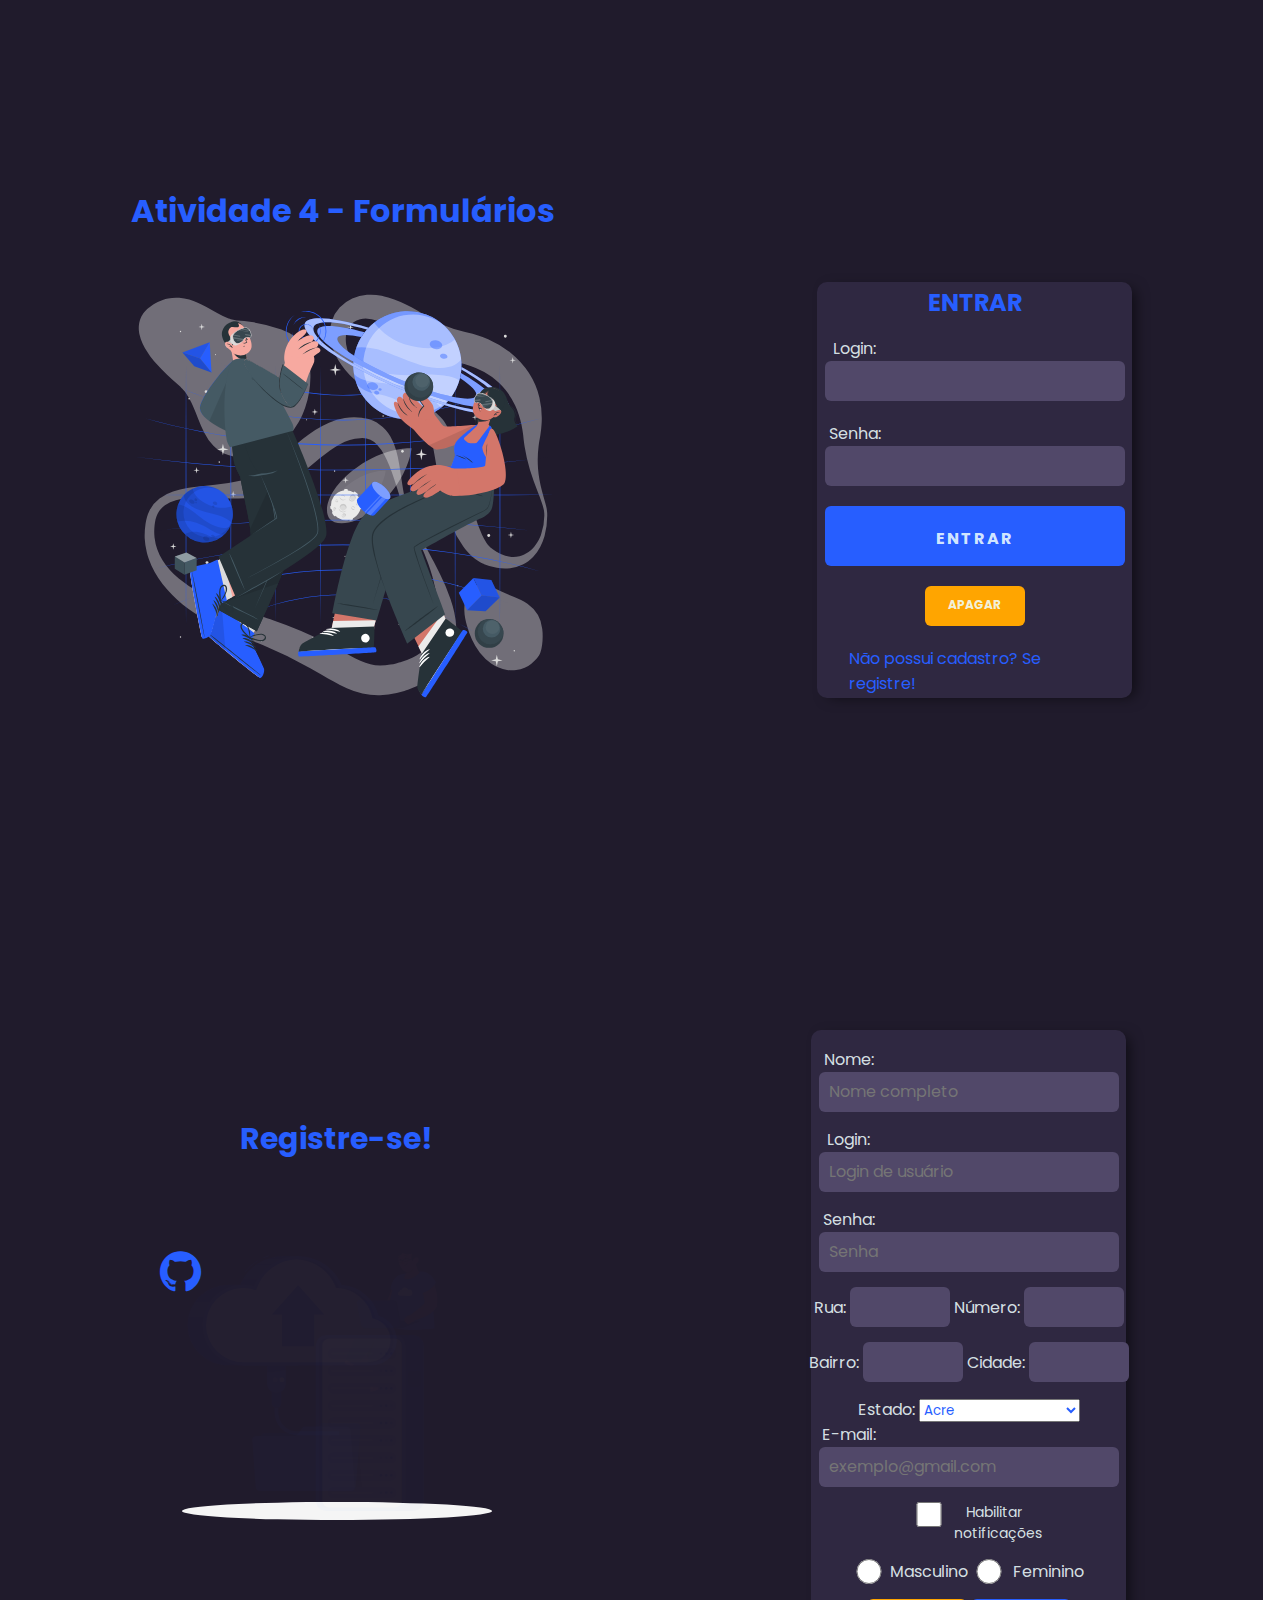
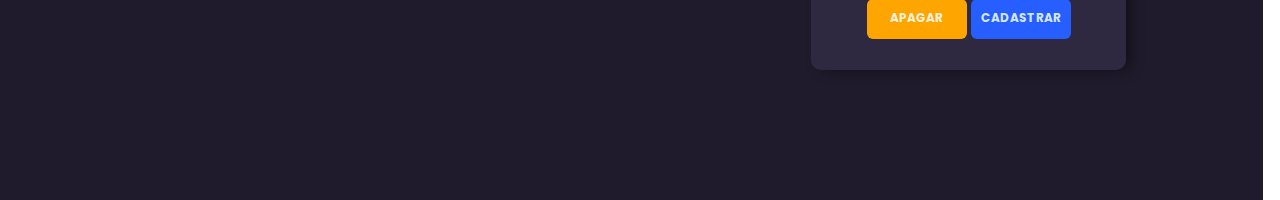
==== html-css/atv4/index.html @ 69038f2b "first commit" ====
<!DOCTYPE html>
<html lang="pt-br">

<head>
    <meta charset="UTF-8">
    <meta http-equiv="X-UA-Compatible" content="IE=edge">
    <meta name="viewport" content="width=device-width, initial-scale=1.0">
    <title>Formulários</title>
    <link rel="stylesheet" href="https://cdnjs.cloudflare.com/ajax/libs/font-awesome/4.7.0/css/font-awesome.min.css">
    <link rel="preconnect" href="https://fonts.googleapis.com">
    <link rel="preconnect" href="https://fonts.gstatic.com" crossorigin>
    <link href="https://fonts.googleapis.com/css2?family=Poppins:wght@300;400;700&display=swap" rel="stylesheet">
    <link rel="stylesheet" href="./styles/style.css">
</head>

<body>
    <main>
        <div class="left-card">
            <h1>Atividade 4 - Formulários</h1>
            <img src="./img/metaverso-animate.svg" alt="imagem decorativa">
        </div>

        <form action="login.html" method="post">
            <h2>Entrar</h2>
            <label for="input-login">Login:</label>
            <input type="text" id="input-login" required>

            <label for="input-senha">Senha:</label>
            <input type="password" id="input-senha" pattern="^(?=.*\d)(?=.*[a-z])(?=.*[A-Z]).{8,12}$" title="A senha deve conter entre 8 e 12 caracteres com pelo menos 1 letra maiúscula, 1 número e não pode conter caracteres especiais." required>

            <input class="enviar" type="submit" value="entrar">
            <input class="apagar" type="reset" value="apagar">

            <a href="#register">
                <p>Não possui cadastro? Se registre!</p>
            </a>

        </form>
    </main>

    <section>
        <div class="left-card">
            <h2> Registre-se!</h2>
            <img src="./img/memory-storage-animate (1).svg" alt="imagem decorativa">
            <a href="https://github.com/arthurgab03" target="_blank" title="Vem dar uma olhada no meu GitHub!"><i class="fa fa-github"></i></a>
        </div>

        <form action="cadastro.html" method="get" id="register">
            <label for="nome">Nome:</label>
            <input type="text" id="nome" title="Digite o seu nome completo" placeholder="Nome completo" required>


            <label for="cadastro-login">Login:</label>
            <input type="text" id="cadastro-login" title="Digite o seu login de usuário" placeholder="Login de usuário" required>


            <label for="cadastro-senha">Senha:</label>
            <input type="password" id="cadastro-senha" placeholder="Senha" pattern="^(?=.*\d)(?=.*[a-z])(?=.*[A-Z]).{8,12}$" title="A senha deve conter entre 8 e 12 caracteres com pelo menos 1 letra maiúscula, 1 número e não pode conter caracteres especiais." required>

            <div class="endereco">

                <label for="rua">Rua:</label>
                <input type="text" id="rua" required>


                <label for="numero">Número:</label>
                <input type="number" id="numero" required>


                <label for="bairro">Bairro:</label>
                <input type="text" id="bairro" required>

                <label for="cidade">Cidade:</label>
                <input type="text" id="cidade" required> 

                <label for="estado">Estado:</label>
                <select id="estado">
                    <option> Acre </option>
                    <option>Alagoas</option>
                    <option>Amapá</option>
                    <option>Amazonas</option>
                    <option>Bahia</option>
                    <option>Ceará</option>
                    <option>Espírito Santo</option>
                    <option>Goiás</option>
                    <option>Maranhão</option>
                    <option>Mato Grosso</option>
                    <option>Mato Grosso do Sul</option>
                    <option> Minas Gerais</option>
                    <option> Pará</option>
                    <option> Paraíba</option>
                    <option> Paraná</option>
                    <option>Pernambuco</option>
                    <option>Piauí</option>
                    <option> Rio de Janeiro</option>
                    <option> Rio Grande do Norte</option>
                    <option> Rio Grande do Sul</option>
                    <option>Rondônia</option>
                    <option> Roraima</option>
                    <option>Santa Catarina</option>
                    <option>São Paulo</option>
                    <option>Sergipe</option>
                    <option>Tocantins</option>
                    <option>Distrito Federal</option>
                </select>
            </div>

            <label for="cadastro-email">E-mail:</label>
            <input type="text" id="cadastro-email" title="Digite o seu e-mail." placeholder="exemplo@gmail.com">

            <div class="novidades">
                <input type="checkbox" class="checkbox"> <label> Habilitar notificações
                </label>
            </div>

            <div class="genero">
                <input type="radio" name="sexo">
                <label>Masculino</label>

                <input type="radio" name="sexo">
                <label>Feminino</label>
            </div>

            <div>
                <input class="apagar" type="reset" value="apagar">
                <input class="cadastro-enviar" type="submit" value="cadastrar">
                
            </div>



        </form>

    </section>



</body>

</html>
---- html-css/atv4/styles/style.css ----
* {
    margin: 0;
    padding: 0;
    text-decoration: none;
    box-sizing: border-box;
    color: #275EFF;
    font-family: 'Poppins', sans-serif;
}

main {
    width: 98.7vw;
    height: 100vh;
    background-color: #201b2c;
    display: flex;
    align-items: center;
    justify-content: space-around;

}

.left-card h1 {
    margin-bottom: 3rem;
}

.left-card i {
    font-size: 3rem;
    position: absolute;
    top: 78rem;
    left: 10rem;
    transition: 300ms;
}

.left-card i:hover {
    color: orange;
}

main form {
    margin-top: 5rem;
    padding: 13rem 2rem;
    height: 400px;
    display: flex;
    justify-content: center;
    align-items: center;
    flex-direction: column;
    background-color: #2f2841;
    border-radius: 10px;
    width: 25%;
    box-shadow: 7px 3px 14px -4px rgba(0, 0, 0, 0.57);
}

form h2 {
    text-transform: uppercase;
    margin-bottom: 1rem;
}

form p {
    transition: 300ms;
}

form p:hover {
    color: orange;
}

label {
    color: #f0ffffde;
    margin-right: 15rem;
}

input {
    border: none;
    border-radius: 6px;
    background-color: #514869;
    padding: 20px 10px;
    font-size: 16px;
    margin-bottom: 20px;
    width: 300px;
    height: 25px;
    color: #f0ffffde;
}


.enviar {
    background-color: #275EFF;
    width: 300px;
    height: 25px;
    text-align: center;
    padding-bottom: 40px;
    text-transform: uppercase;
    font-weight: bold;
    letter-spacing: 2px;
    transition: 200ms;
}

.apagar {
    background-color: orange;
    width: 100px;
    padding-top: 10px;
    padding-bottom: 30px;
    text-transform: uppercase;
    font-weight: bold;
    transition: 200ms;
    font-size: 12px;
}

.enviar:hover {
    background-color:  #275dffab;
    cursor: pointer;
}


section {
    width: 98.7vw;
    height: 100vh;
    background-color: #201b2c;
    display: flex;
    align-items: center;
    justify-content: space-around;
    text-align: center;
}

section img {
    width: 400px;
}

section h2 {
    font-size: 30px;
    margin-bottom: 1rem;
}

#register {
    padding: 20rem 2rem;
    height: 620px;
    display: flex;
    justify-content: center;
    align-items: center;
    flex-direction: column;
    background-color: #2f2841;
    border-radius: 10px;
    width: 25%;
    box-shadow: 7px 3px 14px -4px rgba(0, 0, 0, 0.57);
}

#register input {
    margin-bottom: 15px;
}

#register label {
    width: 80px;
}

.endereco {
    display: inline-block;
    width: 335px;
}

.endereco input {
    width: 100px;
}

.endereco label {
    margin: 0;
}

.genero {
    flex-direction: row;
    display: flex;
}

.genero input {
    width: 40px;
}

.genero label {
    margin: 0;
}

.cadastro-apagar {
    background-color: orange;
    width: 100px;
    padding-top: 10px;
    padding-bottom: 30px;
    text-transform: uppercase;
    font-weight: bold;
    transition: 200ms;
    font-size: 12px;
}

.apagar:hover {
    background-color: rgba(255, 166, 0, 0.767);
    cursor: pointer;
}

.cadastro-enviar {
    background-color: #275EFF;
    width: 100px;
    padding-top: 10px;
    padding-bottom: 30px;
    text-transform: uppercase;
    font-weight: bold;
    transition: 200ms;
    font-size: 12px;
}

.cadastro-enviar:hover{
    background-color: #275dffab;
    cursor: pointer;
}



.novidades {
    flex-direction: row;
    display: flex;
    margin-bottom: 15px;
}

.novidades input {
    width: 50px;
}

.novidades label {
    font-size: 14px;
    margin: 0;
}
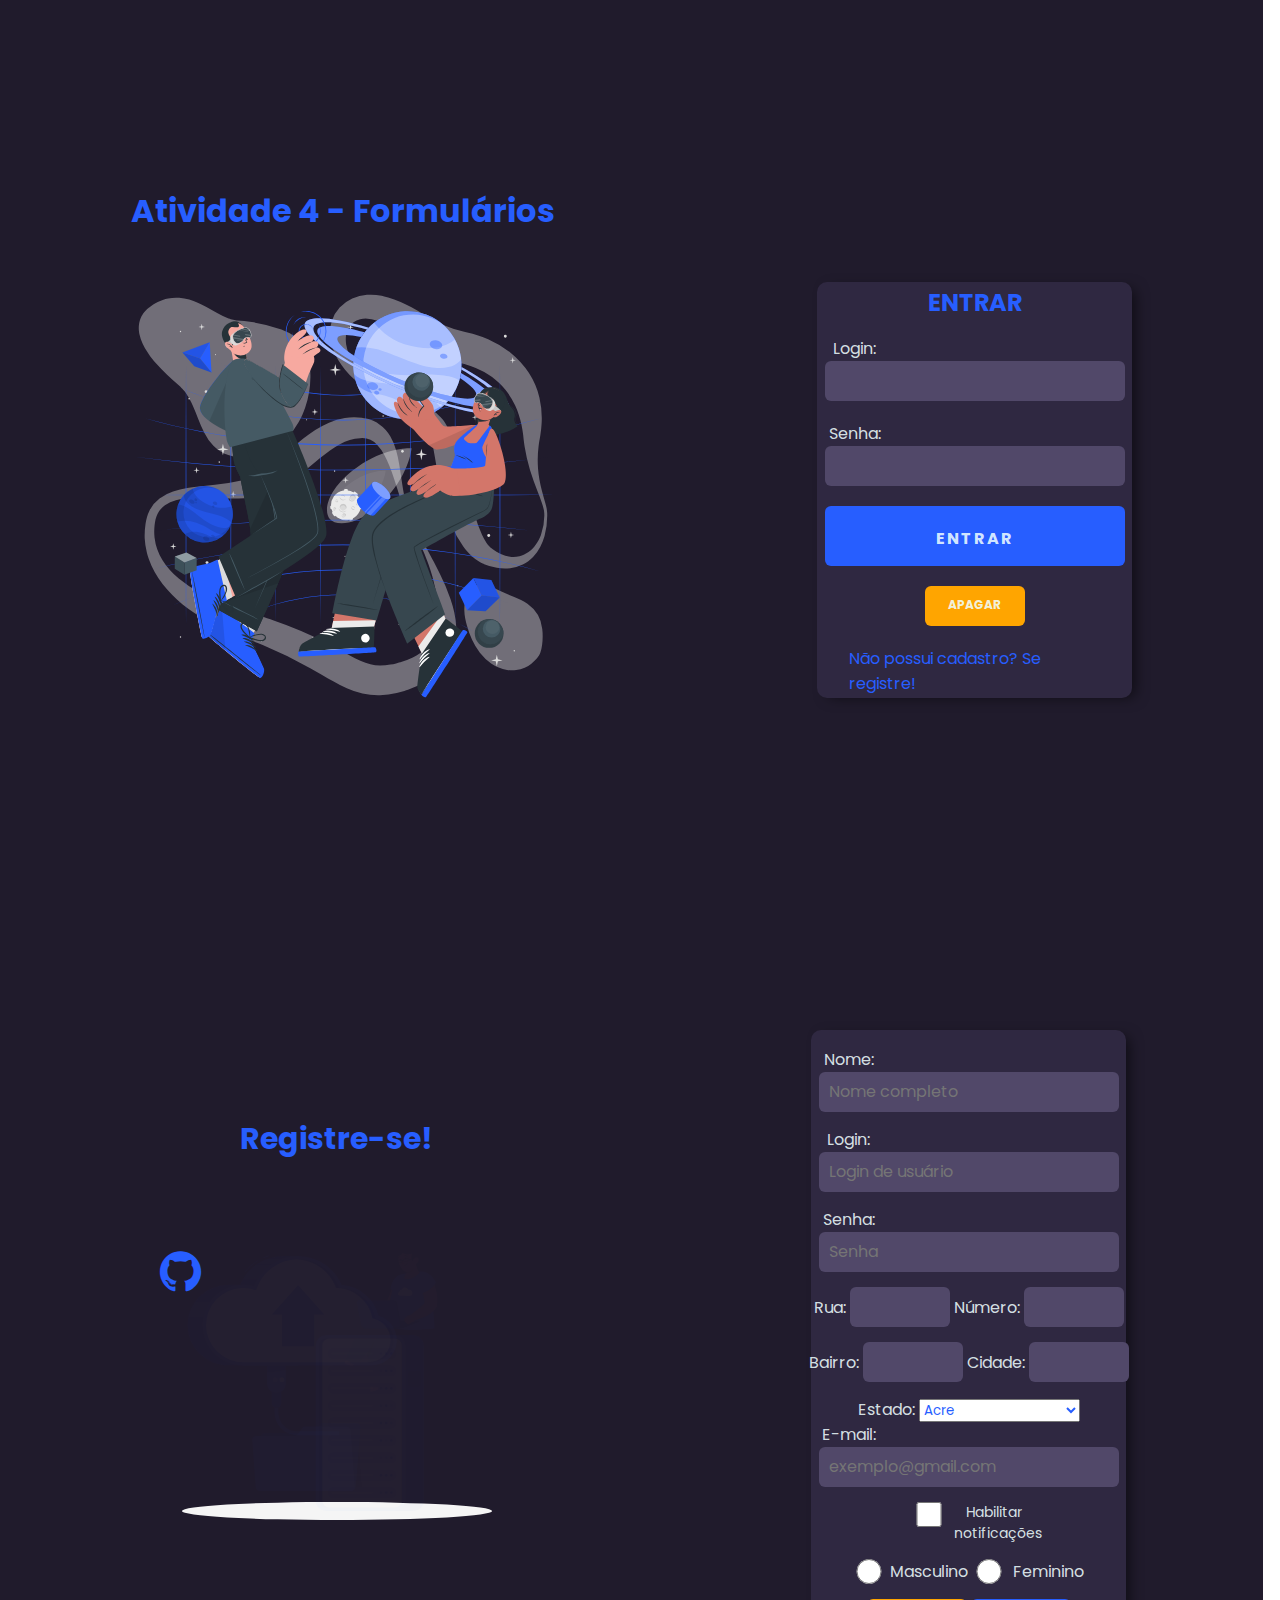
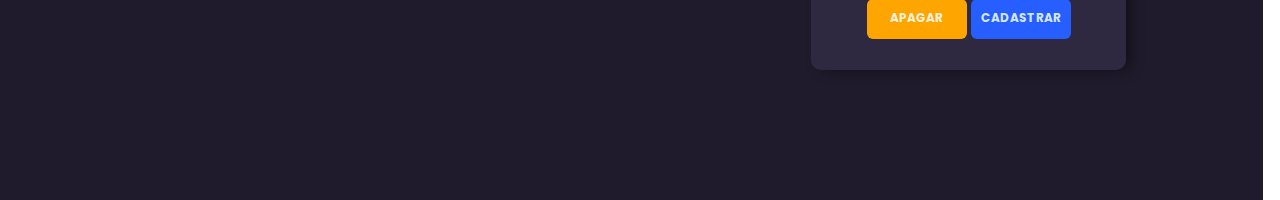
==== commit 6901a948: "alterações no method do form" ====
--- a/html-css/atv4/index.html
+++ b/html-css/atv4/index.html
@@ -20,7 +20,7 @@
             <img src="./img/metaverso-animate.svg" alt="imagem decorativa">
         </div>
 
-        <form action="login.html" method="post">
+        <form action="login.html" method="get">
             <h2>Entrar</h2>
             <label for="input-login">Login:</label>
             <input type="text" id="input-login" required>
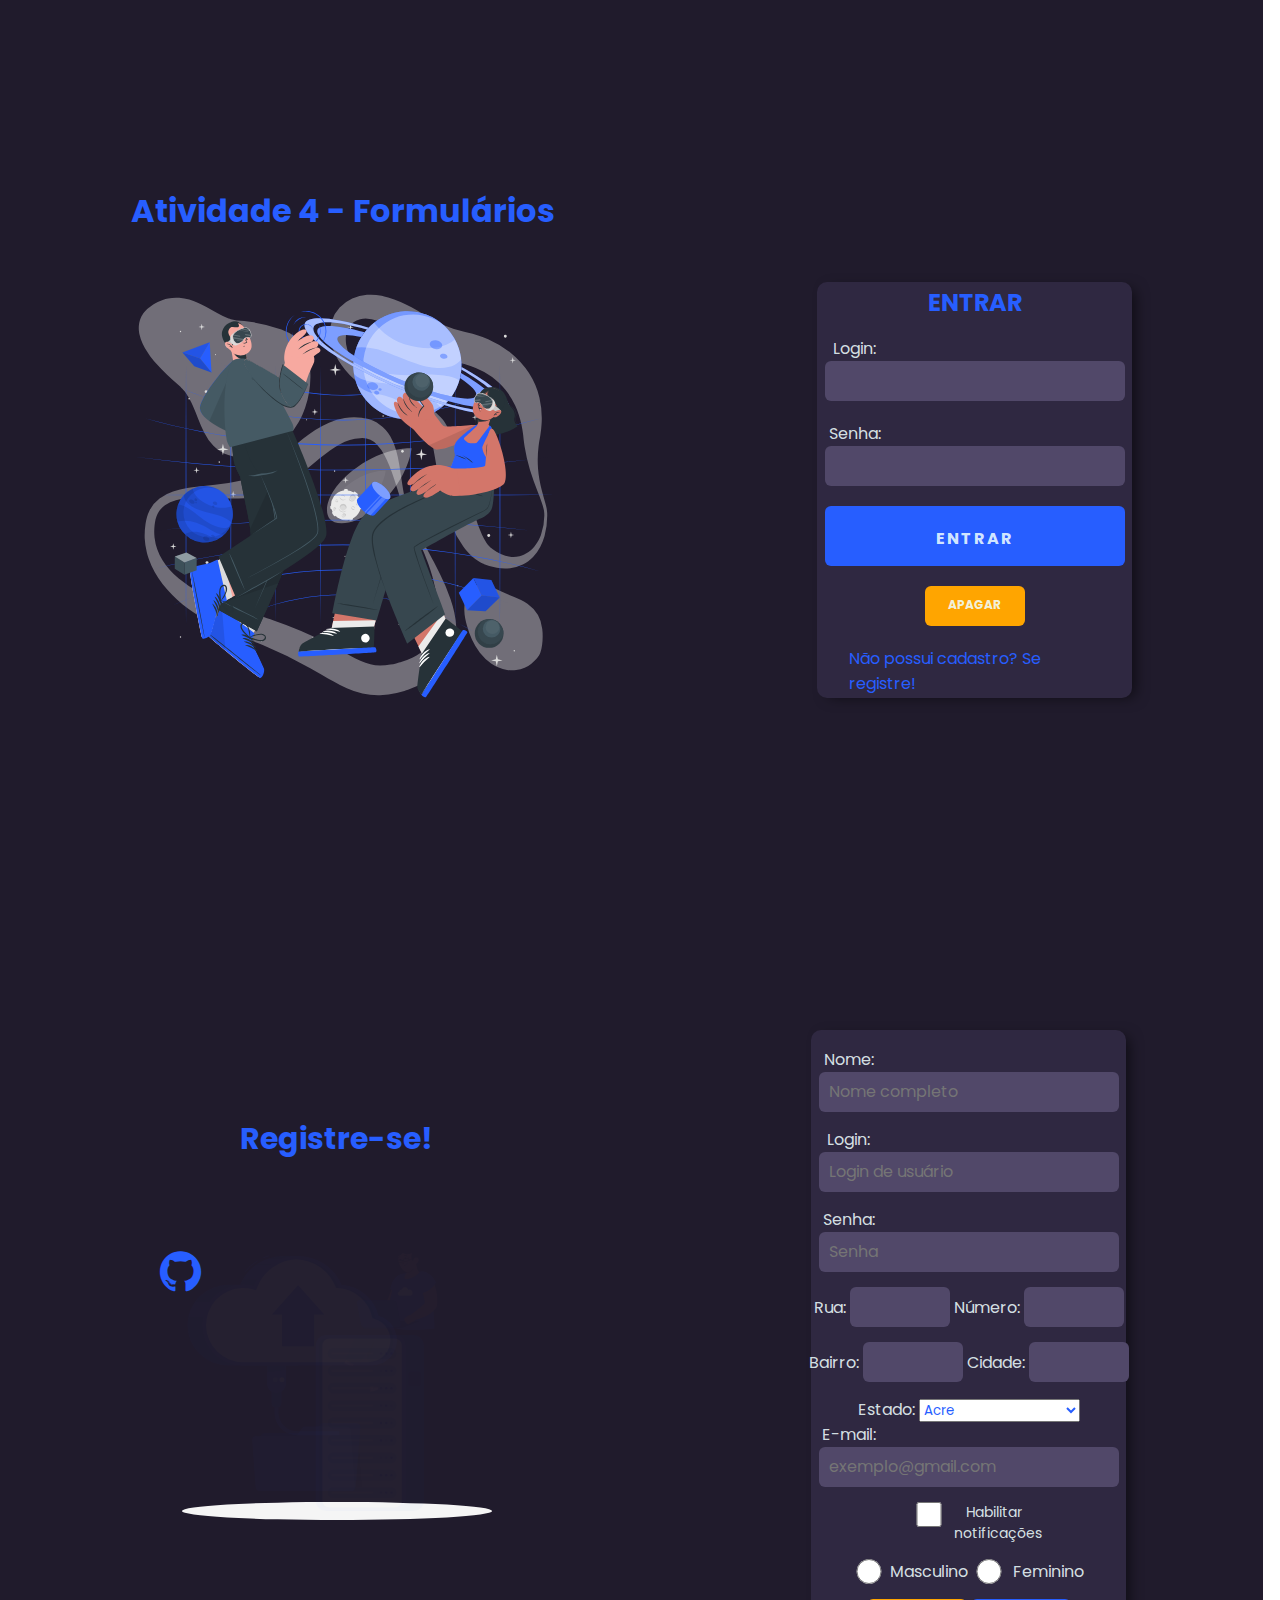
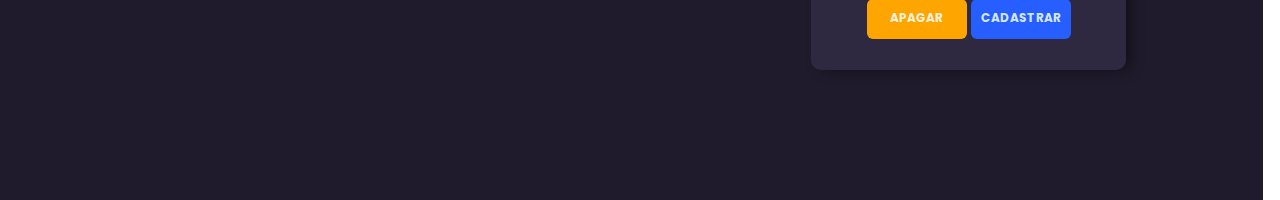
==== commit d2bdf6c0: "adição do atributo name nos inputs" ====
--- a/html-css/atv4/index.html
+++ b/html-css/atv4/index.html
@@ -23,13 +23,13 @@
         <form action="login.html" method="get">
             <h2>Entrar</h2>
             <label for="input-login">Login:</label>
-            <input type="text" id="input-login" required>
+            <input type="text" id="input-login" name="input-login" required>
 
             <label for="input-senha">Senha:</label>
-            <input type="password" id="input-senha" pattern="^(?=.*\d)(?=.*[a-z])(?=.*[A-Z]).{8,12}$" title="A senha deve conter entre 8 e 12 caracteres com pelo menos 1 letra maiúscula, 1 número e não pode conter caracteres especiais." required>
+            <input type="password" id="input-senha" pattern="^(?=.*\d)(?=.*[a-z])(?=.*[A-Z]).{8,12}$" title="A senha deve conter entre 8 e 12 caracteres com pelo menos 1 letra maiúscula, 1 número e não pode conter caracteres especiais." name="input-senha" required>
 
-            <input class="enviar" type="submit" value="entrar">
-            <input class="apagar" type="reset" value="apagar">
+            <input class="enviar" type="submit" name="input-enviar" value="entrar">
+            <input class="apagar" type="reset" name="input-apagar" value="apagar">
 
             <a href="#register">
                 <p>Não possui cadastro? Se registre!</p>
@@ -47,31 +47,31 @@
 
         <form action="cadastro.html" method="get" id="register">
             <label for="nome">Nome:</label>
-            <input type="text" id="nome" title="Digite o seu nome completo" placeholder="Nome completo" required>
+            <input type="text" id="nome" name="input-nome" title="Digite o seu nome completo" placeholder="Nome completo" required>
 
 
             <label for="cadastro-login">Login:</label>
-            <input type="text" id="cadastro-login" title="Digite o seu login de usuário" placeholder="Login de usuário" required>
+            <input type="text" id="cadastro-login" name="cadastro-login" title="Digite o seu login de usuário" placeholder="Login de usuário" required>
 
 
             <label for="cadastro-senha">Senha:</label>
-            <input type="password" id="cadastro-senha" placeholder="Senha" pattern="^(?=.*\d)(?=.*[a-z])(?=.*[A-Z]).{8,12}$" title="A senha deve conter entre 8 e 12 caracteres com pelo menos 1 letra maiúscula, 1 número e não pode conter caracteres especiais." required>
+            <input type="password" id="cadastro-senha" name="cadastro-senha" placeholder="Senha" pattern="^(?=.*\d)(?=.*[a-z])(?=.*[A-Z]).{8,12}$" title="A senha deve conter entre 8 e 12 caracteres com pelo menos 1 letra maiúscula, 1 número e não pode conter caracteres especiais." required>
 
             <div class="endereco">
 
                 <label for="rua">Rua:</label>
-                <input type="text" id="rua" required>
+                <input type="text" id="rua" name="rua" required>
 
 
                 <label for="numero">Número:</label>
-                <input type="number" id="numero" required>
+                <input type="number" id="numero" name="numero" required>
 
 
                 <label for="bairro">Bairro:</label>
-                <input type="text" id="bairro" required>
+                <input type="text" id="bairro" name="bairro" required>
 
                 <label for="cidade">Cidade:</label>
-                <input type="text" id="cidade" required> 
+                <input type="text" id="cidade" name="cidade" required> 
 
                 <label for="estado">Estado:</label>
                 <select id="estado">
@@ -106,10 +106,10 @@
             </div>
 
             <label for="cadastro-email">E-mail:</label>
-            <input type="text" id="cadastro-email" title="Digite o seu e-mail." placeholder="exemplo@gmail.com">
+            <input type="text" id="cadastro-email" name="cadastro-email" title="Digite o seu e-mail." placeholder="exemplo@gmail.com">
 
             <div class="novidades">
-                <input type="checkbox" class="checkbox"> <label> Habilitar notificações
+                <input type="checkbox" class="checkbox" name="check"> <label> Habilitar notificações
                 </label>
             </div>
 
@@ -122,8 +122,8 @@
             </div>
 
             <div>
-                <input class="apagar" type="reset" value="apagar">
-                <input class="cadastro-enviar" type="submit" value="cadastrar">
+                <input class="apagar" type="reset" name="cadastro-apagar" value="apagar">
+                <input class="cadastro-enviar" type="submit" name="cadastro-enviar" value="cadastrar">
                 
             </div>
 
